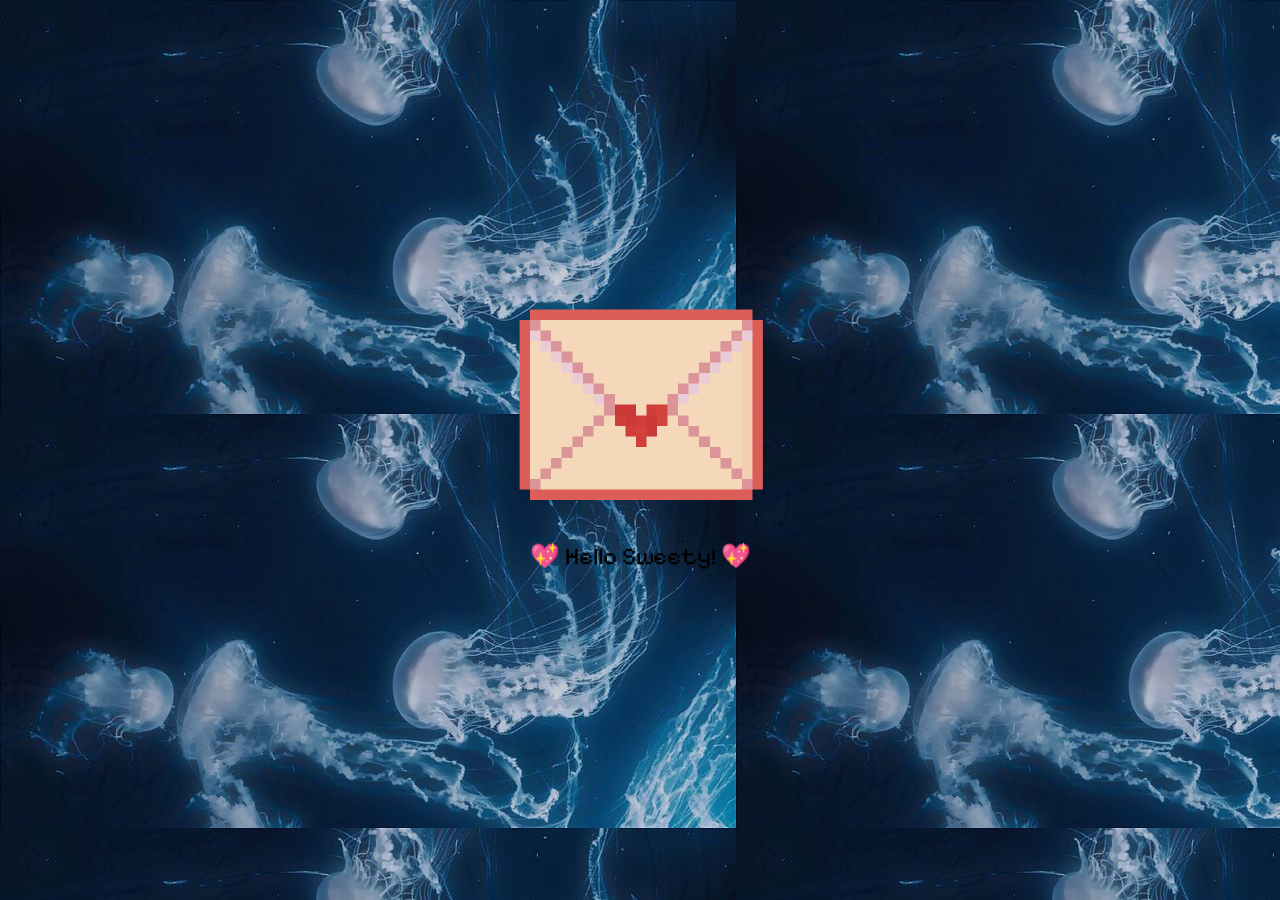
==== index.html @ b2ad397f "Rename main.html to index.html" ====
<!doctype html>
<html>
  <head>
    <title>Some pictures</title>
    <link rel="stylesheet" href="letter.css" />
    <script src="https://cdn.jsdelivr.net/npm/gsap@3/dist/gsap.min.js"></script>
    <script defer src="letter.js"></script>
  </head>
  <body>
    <div id="envelope">
      <img
        onclick="openEnvelope()"
        class="envelope-img"
        src="assets/envelope.png"
        alt=""
      />
      <p class="envelope-text">💖 Hello Sweety! 💖</p>
    </div>

    <div hidden id="letter">
      <div class="letter-container">
        <p id="easter-egg" class="easter-egg">
          made with love (and no girlfriend) by Xyros_y
        </p>

        <img class="letter-window" src="assets/letter/heart-3.png" alt="" />

        <p class="letter-title">Will you be my valentine?</p>

        <img
          onclick="updateEasterEgg()"
          class="letter-cat-heart"
          src="assets/letter/cat_heart.gif"
          alt=""
        />
      </div>

      <div class="choice-buttons">
        <img
          class="choice-btn yes-btn"
          src="assets/buttons/yes.png"
          alt=""
          onclick="onYes()"
        />
        <img
          class="choice-btn no-btn"
          src="assets/buttons/no.png"
          alt=""
          onclick="onNo()"
        />
      </div>
    </div>
  </body>
</html>
---- letter.css ----
body {
  font-family: "Pixelify Sans";
  display: flex;

  justify-content: center;
  align-items: center;
  text-align: center;

  height: 100vh;
  margin: 0;

  font-size: 24px;

  background-image: url("assets/heart-bg.jpg");
}

.envelope-img {
  animation: pulse 1.5s infinite;
  cursor: pointer;

  width: 250px;
}

.envelope-text {
  margin-top: 30px;
}

.letter-container {
  display: inline-block;
  position: relative;
}

.letter-window {
  width: 450px;
}

.letter-title {
  position: absolute;
  width: 450px;

  left: 52.5%;
  top: 32%;

  transform: translate(-50%, -50%);
}

.letter-cat-heart {
  will-change: transform, opacity;
  transform-origin: center;
  position: absolute;
  width: 150px;

  left: 52.5%;
  top: 60%;

  image-rendering: pixelated;
  cursor: pointer;

  transform: translate(-50%, -50%);
}

.choice-buttons {
  will-change: transform;
  position: absolute;
  display: flex;

  left: 50%;
  top: 80%;

  gap: 24px;

  transform: translateX(-50%);
}

.choice-btn {
  image-rendering: pixelated;
  position: relative;
  cursor: pointer;

  width: 60px;

  transition: transform 0.15s ease;
}

.easter-egg {
  pointer-events: none;
  position: absolute;

  color: #ff4d6d;

  top: -17.5%;
  left: 50%;

  font-size: 14px;
  opacity: 0;

  transform: translateX(-50%);
}

@keyframes pulse {
  0% {
    transform: scale(1);
  }

  50% {
    transform: scale(1.1);
  }

  100% {
    transform: scale(1);
  }
}

@font-face {
  font-family: "Pixelify Sans";
  src: url("assets/font/PixelifySans.ttf");
}
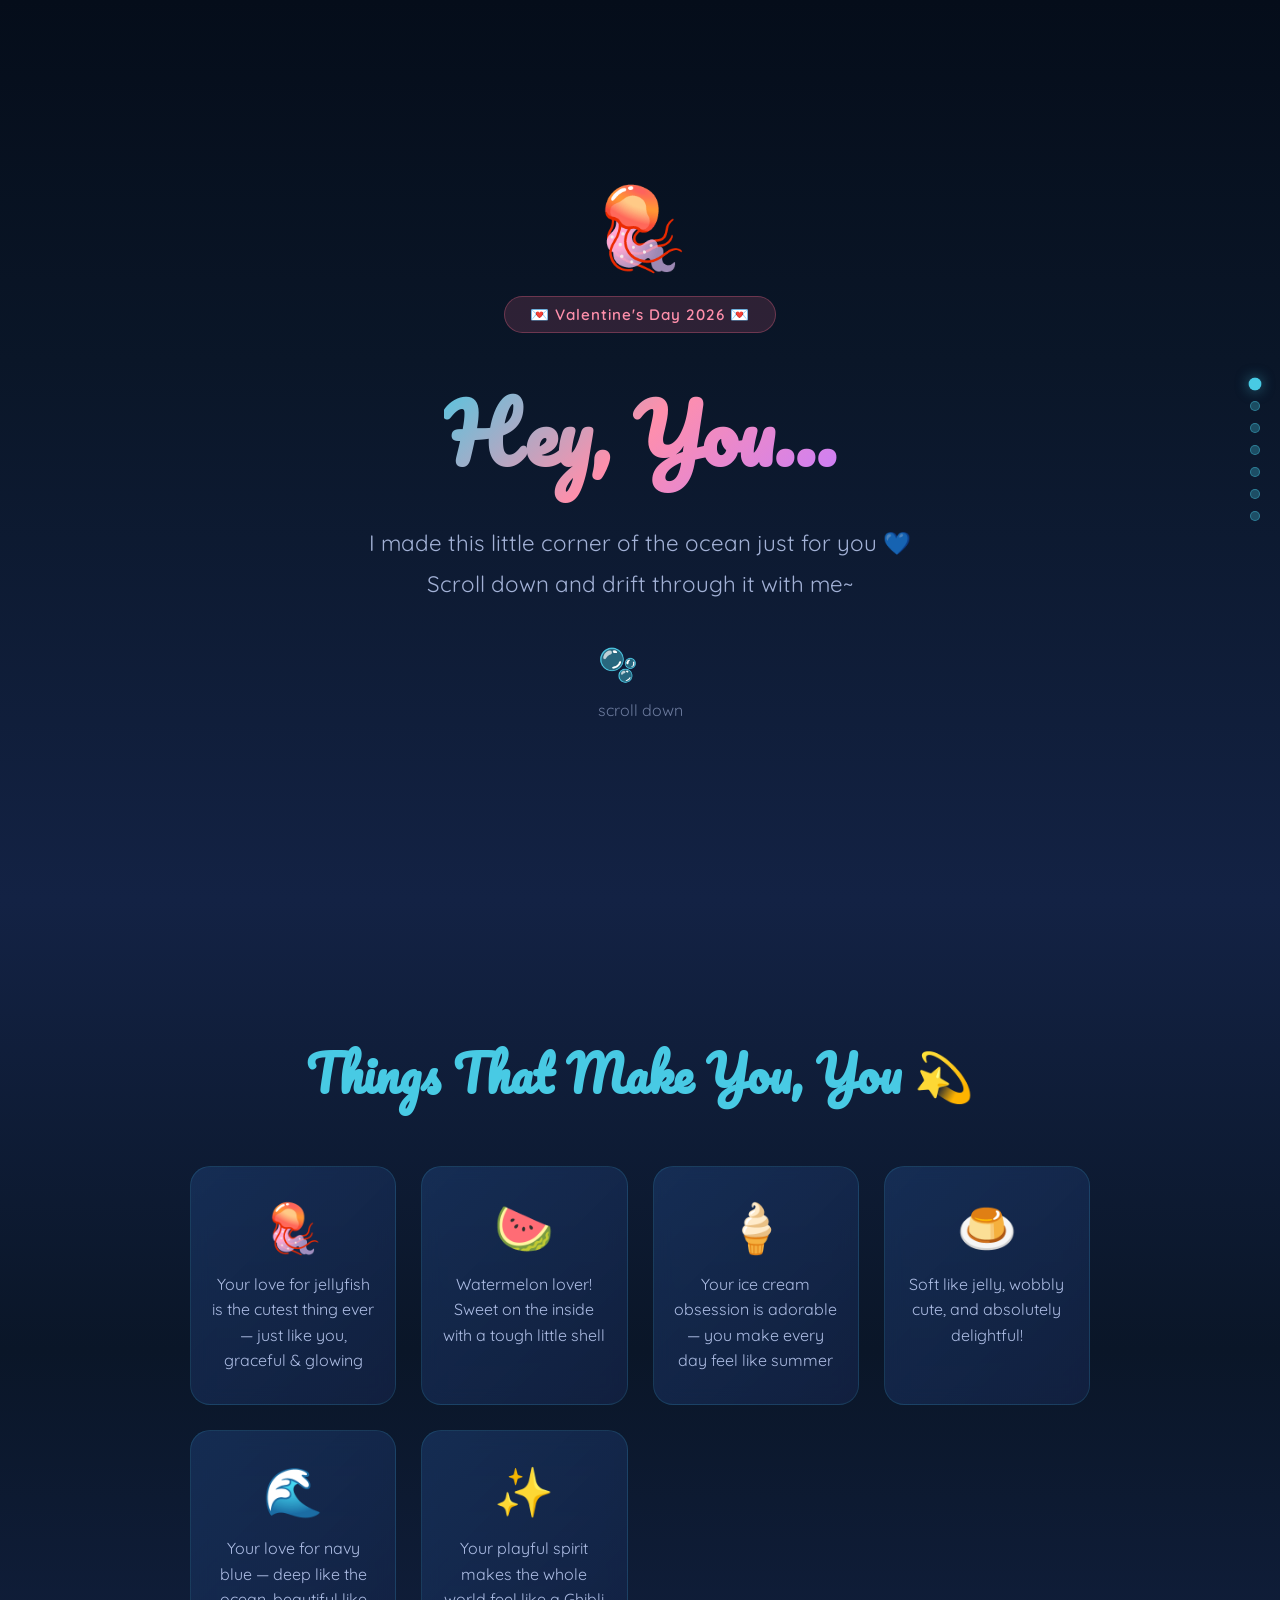
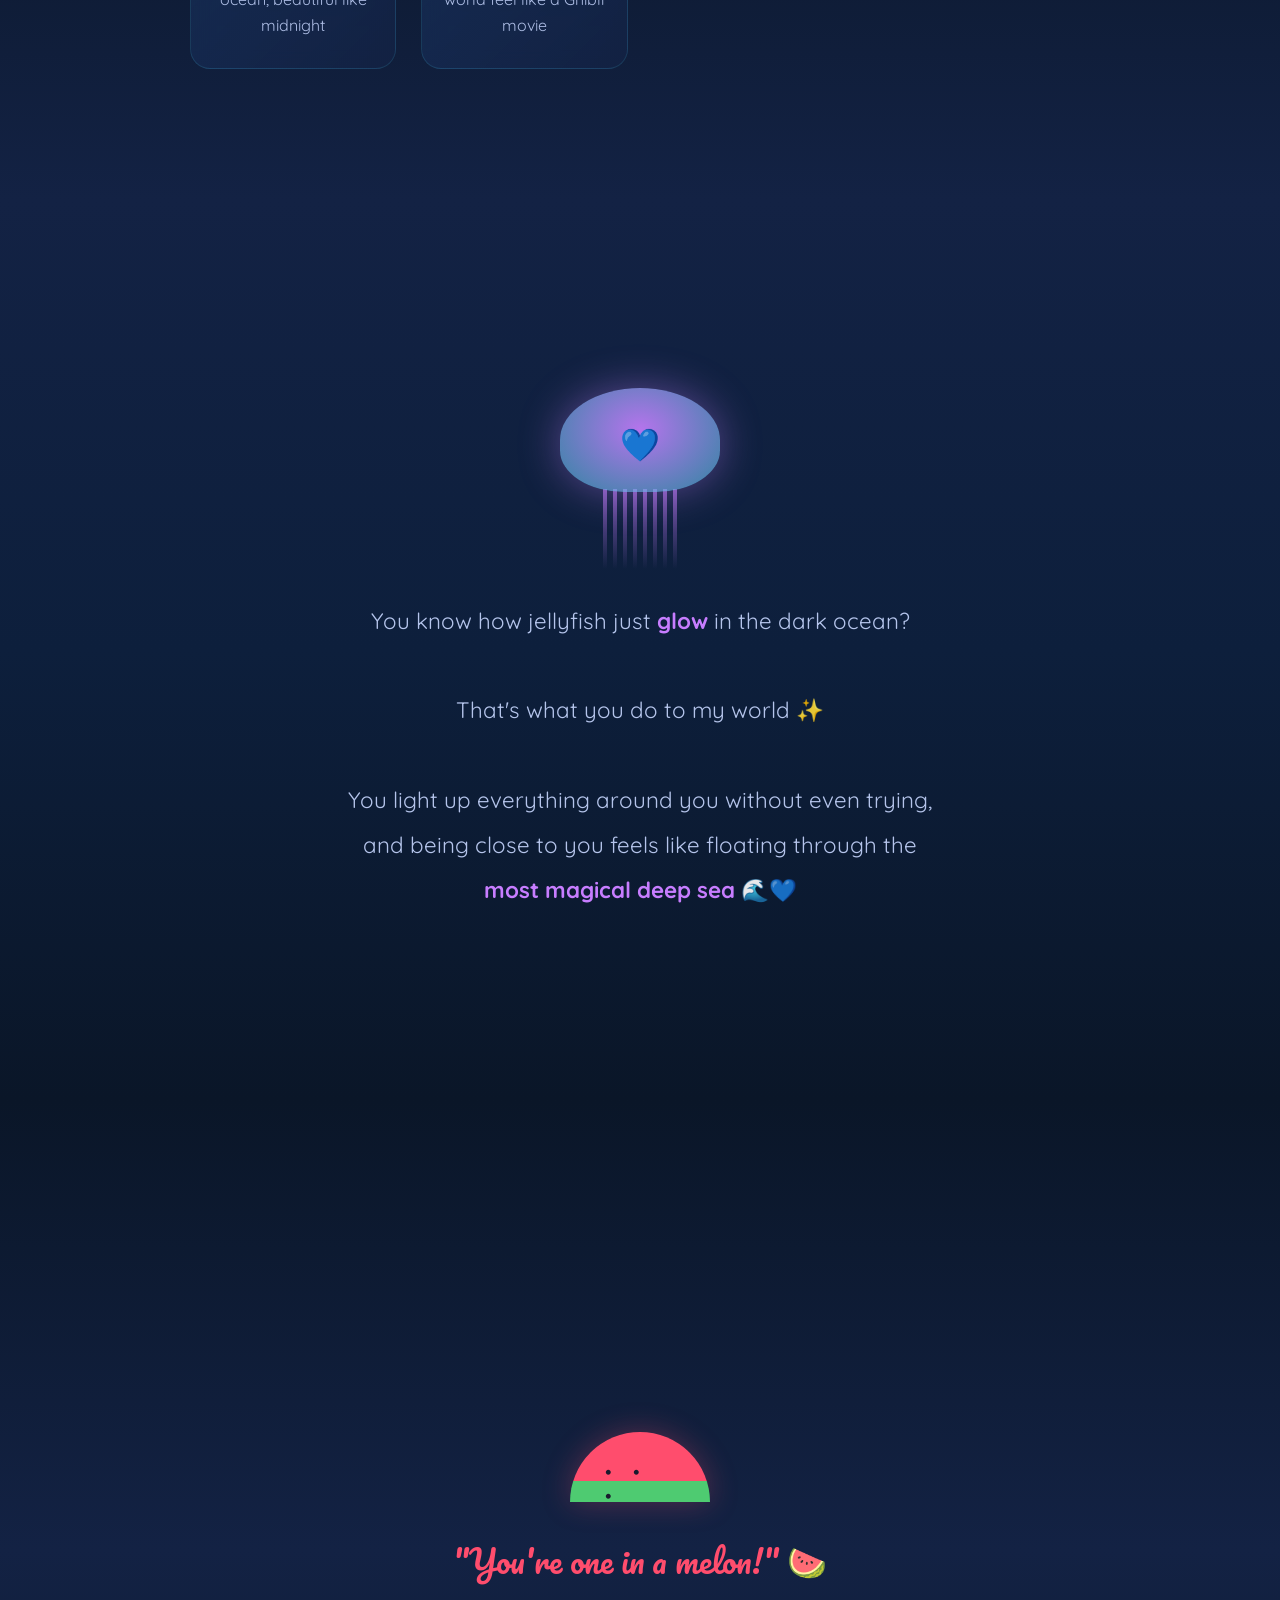
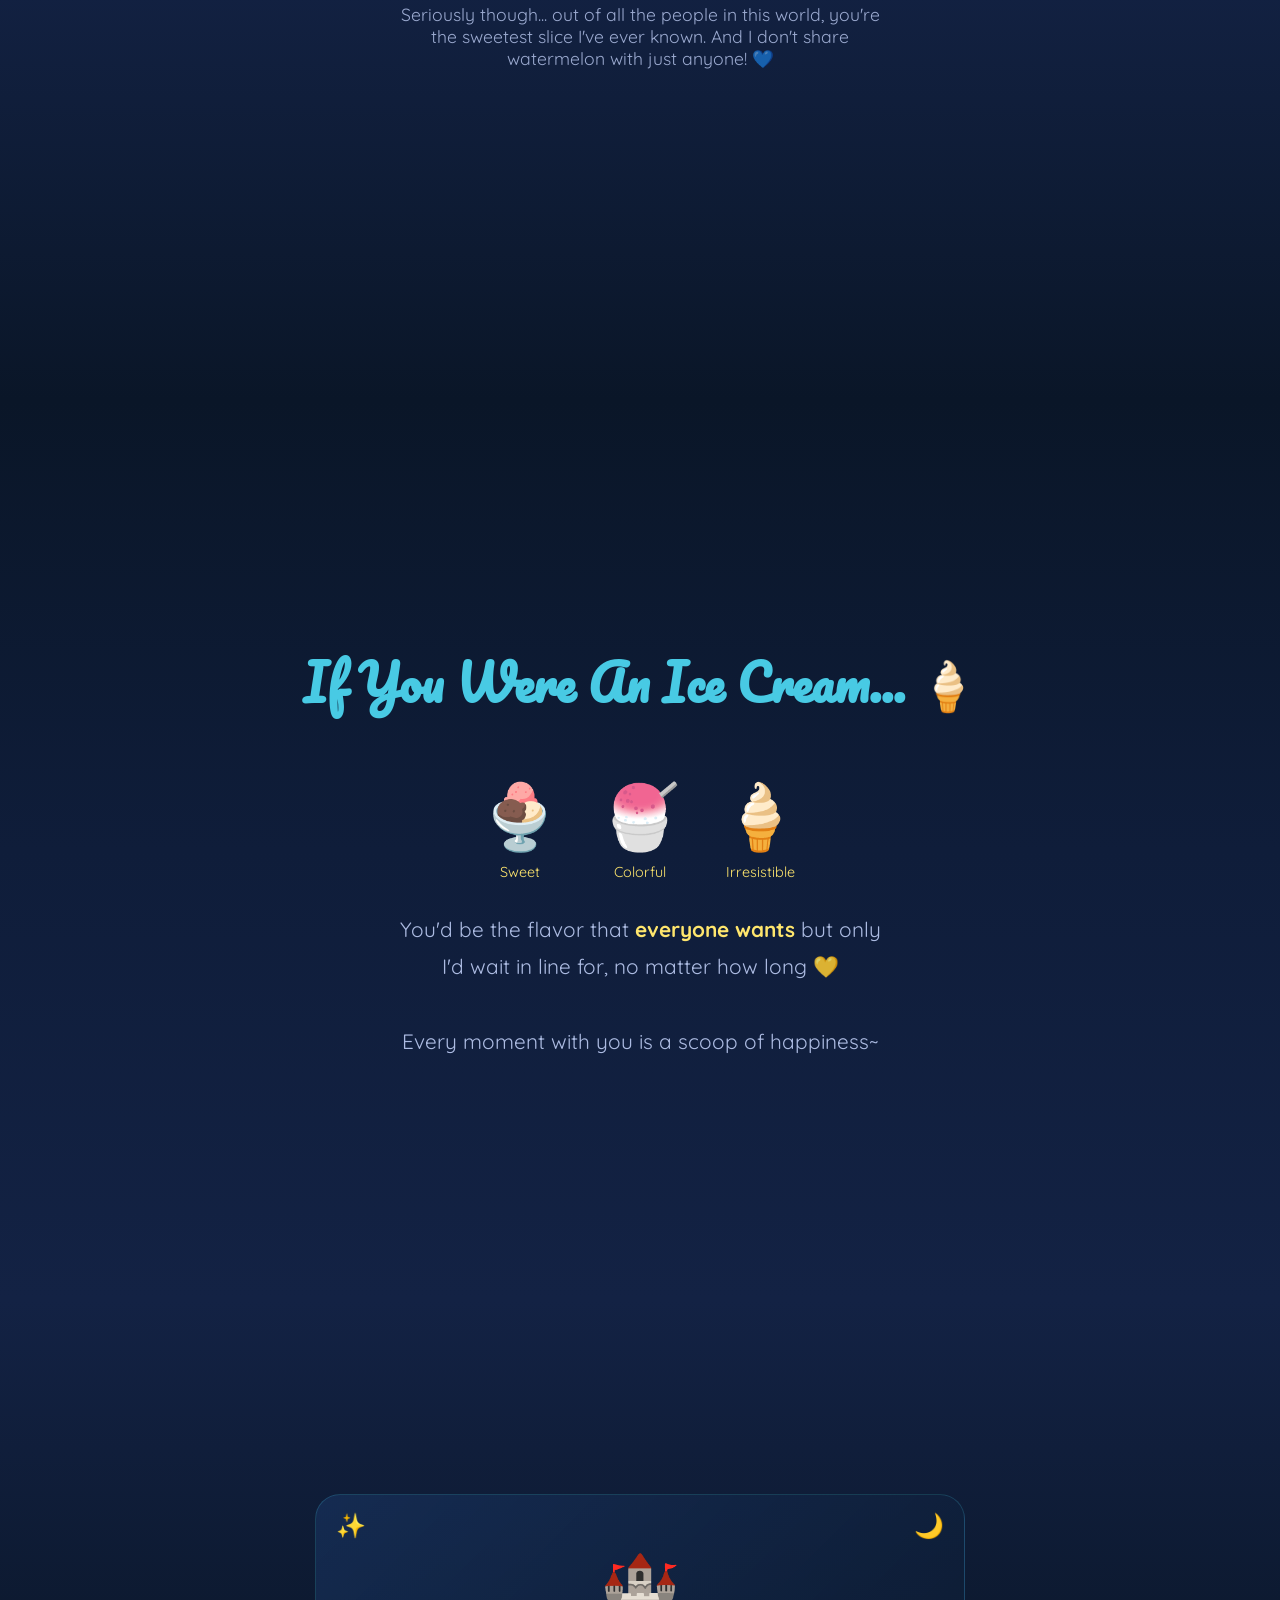
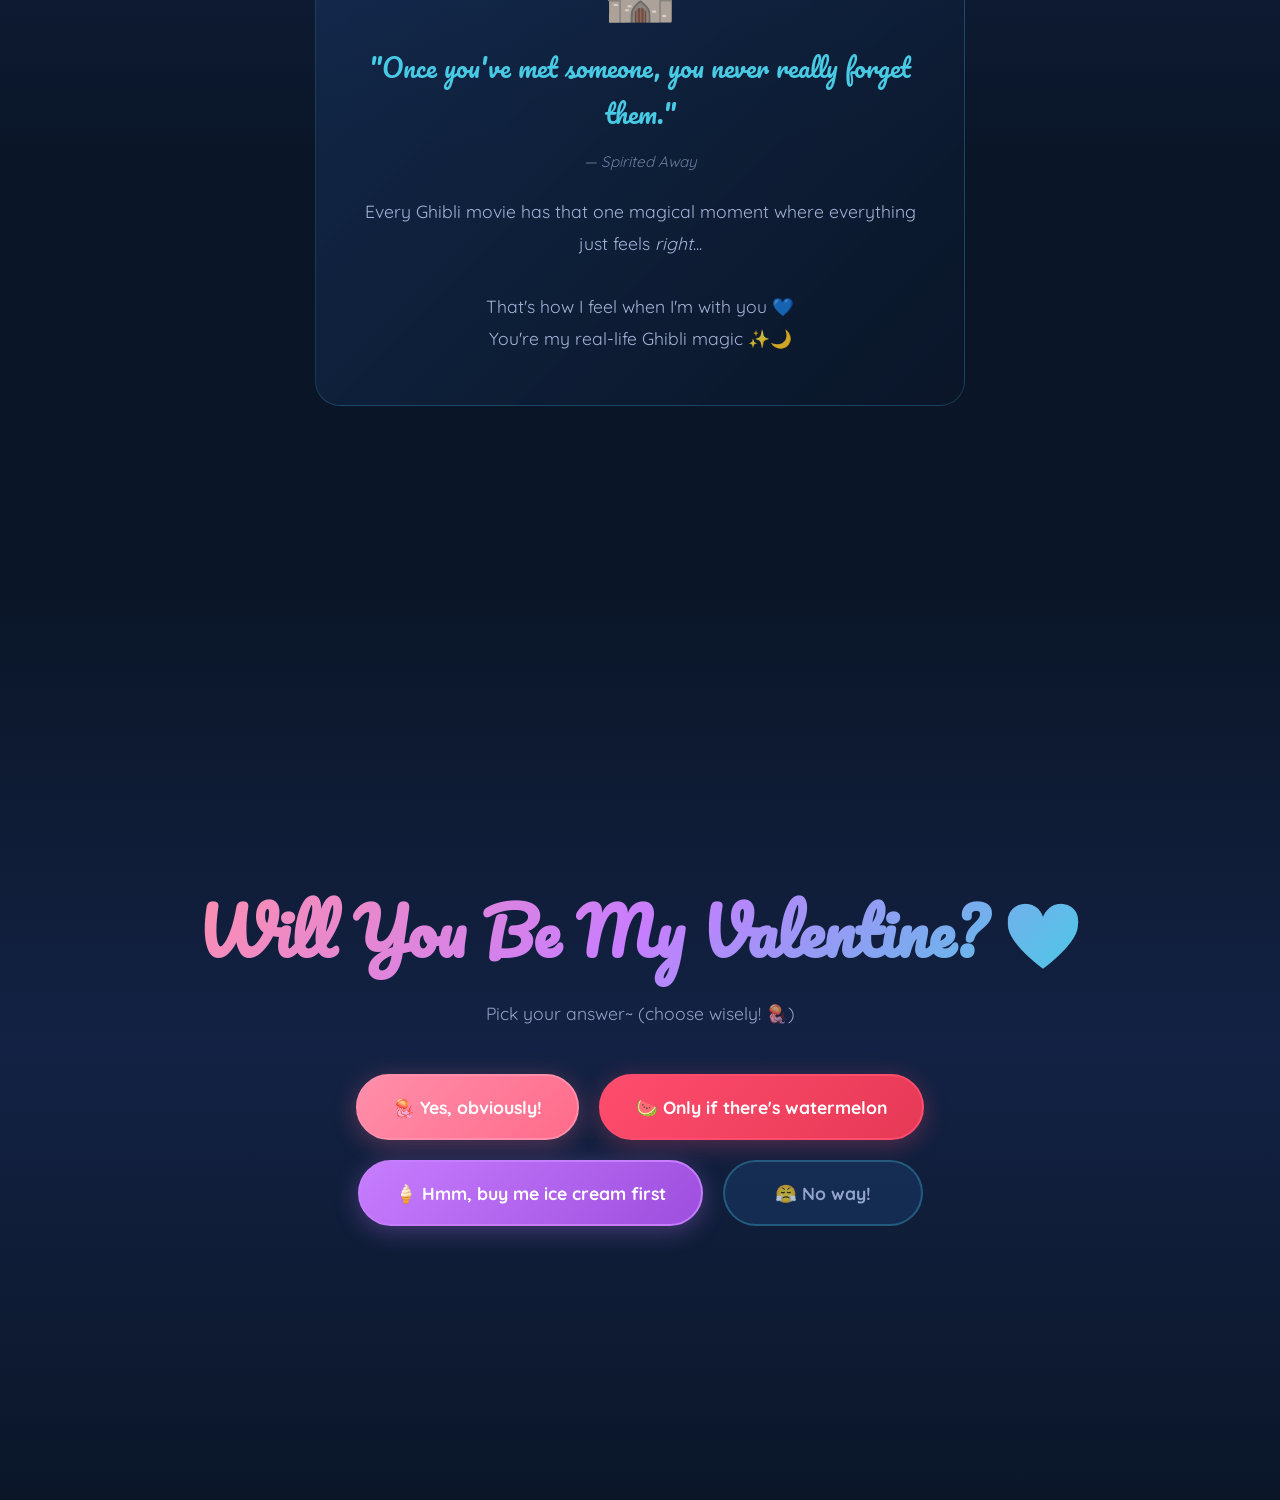
==== commit c128c724: "Add files via upload" ====
--- a/index.html
+++ b/index.html
@@ -1,54 +1,1127 @@
-<!doctype html>
-<html>
-  <head>
-    <title>Some pictures</title>
-    <link rel="stylesheet" href="letter.css" />
-    <script src="https://cdn.jsdelivr.net/npm/gsap@3/dist/gsap.min.js"></script>
-    <script defer src="letter.js"></script>
-  </head>
-  <body>
-    <div id="envelope">
-      <img
-        onclick="openEnvelope()"
-        class="envelope-img"
-        src="assets/envelope.png"
-        alt=""
-      />
-      <p class="envelope-text">💖 Hello Sweety! 💖</p>
+<!DOCTYPE html>
+<html lang="en">
+<head>
+    <meta charset="UTF-8">
+    <meta name="viewport" content="width=device-width, initial-scale=1.0">
+    <title>💙 A Special Question For You 💙</title>
+    <link href="https://fonts.googleapis.com/css2?family=Quicksand:wght@400;600;700&family=Pacifico&display=swap" rel="stylesheet">
+    <style>
+        * { margin: 0; padding: 0; box-sizing: border-box; }
+
+        :root {
+            --navy: #0a1628;
+            --navy-mid: #132244;
+            --navy-light: #1b3a6b;
+            --accent-pink: #ff8fab;
+            --accent-coral: #ff6b8a;
+            --watermelon-green: #4ecb71;
+            --watermelon-red: #ff4d6d;
+            --jelly-purple: #c77dff;
+            --ice-cream-yellow: #ffe66d;
+            --glow-blue: #48cae4;
+        }
+
+        html { scroll-behavior: smooth; }
+
+        body {
+            font-family: 'Quicksand', sans-serif;
+            background: var(--navy);
+            color: #e0e8ff;
+            overflow-x: hidden;
+            cursor: url("data:image/svg+xml;utf8,<svg xmlns='http://www.w3.org/2000/svg' width='24' height='24' viewBox='0 0 24 24'><text y='20' font-size='20'>💙</text></svg>"), auto;
+        }
+
+        /* ===== STARS BACKGROUND ===== */
+        .stars {
+            position: fixed;
+            top: 0; left: 0;
+            width: 100%; height: 100%;
+            pointer-events: none;
+            z-index: 0;
+        }
+        .star {
+            position: absolute;
+            background: white;
+            border-radius: 50%;
+            animation: twinkle var(--dur) ease-in-out infinite alternate;
+        }
+        @keyframes twinkle {
+            0% { opacity: 0.2; transform: scale(0.8); }
+            100% { opacity: 1; transform: scale(1.2); }
+        }
+
+        /* ===== BUBBLES ===== */
+        .bubbles-container {
+            position: fixed;
+            width: 100%; height: 100%;
+            top: 0; left: 0;
+            pointer-events: none;
+            z-index: 1;
+        }
+        .bubble {
+            position: absolute;
+            bottom: -80px;
+            border-radius: 50%;
+            background: radial-gradient(circle at 30% 30%, rgba(72,202,228,0.3), rgba(72,202,228,0.05));
+            border: 1px solid rgba(72,202,228,0.2);
+            animation: riseBubble var(--dur) linear infinite;
+            animation-delay: var(--delay);
+        }
+        @keyframes riseBubble {
+            0% { transform: translateY(0) translateX(0) scale(1); opacity: 0.7; }
+            50% { transform: translateY(-50vh) translateX(30px) scale(1.1); opacity: 0.5; }
+            100% { transform: translateY(-110vh) translateX(-20px) scale(0.8); opacity: 0; }
+        }
+
+        /* ===== JELLYFISH ===== */
+        .jellyfish-container {
+            position: fixed;
+            width: 100%; height: 100%;
+            top: 0; left: 0;
+            pointer-events: none;
+            z-index: 2;
+        }
+        .jellyfish {
+            position: absolute;
+            animation: floatJelly var(--dur) ease-in-out infinite;
+            animation-delay: var(--delay);
+            filter: drop-shadow(0 0 15px rgba(199,125,255,0.4));
+        }
+        .jellyfish .head {
+            width: var(--size);
+            height: calc(var(--size) * 0.65);
+            background: radial-gradient(ellipse at 50% 40%, var(--jcolor2), var(--jcolor1));
+            border-radius: 50% 50% 40% 40%;
+            position: relative;
+            opacity: 0.7;
+        }
+        .jellyfish .head::after {
+            content: '';
+            position: absolute;
+            top: 20%; left: 25%;
+            width: 50%; height: 30%;
+            background: radial-gradient(ellipse, rgba(255,255,255,0.4), transparent);
+            border-radius: 50%;
+        }
+        .jellyfish .tentacles {
+            display: flex;
+            justify-content: center;
+            gap: 3px;
+            margin-top: -5px;
+        }
+        .jellyfish .tentacle {
+            width: 3px;
+            height: calc(var(--size) * 0.8);
+            background: linear-gradient(to bottom, var(--jcolor1), transparent);
+            border-radius: 0 0 2px 2px;
+            animation: wiggleTentacle 2s ease-in-out infinite;
+            animation-delay: calc(var(--t) * 0.15s);
+            opacity: 0.6;
+        }
+        @keyframes wiggleTentacle {
+            0%, 100% { transform: translateX(0) scaleY(1); }
+            25% { transform: translateX(4px) scaleY(1.05); }
+            75% { transform: translateX(-4px) scaleY(0.95); }
+        }
+        @keyframes floatJelly {
+            0%, 100% { transform: translateY(0) translateX(0) rotate(0deg); }
+            25% { transform: translateY(-30px) translateX(15px) rotate(3deg); }
+            50% { transform: translateY(-10px) translateX(-10px) rotate(-2deg); }
+            75% { transform: translateY(-40px) translateX(5px) rotate(2deg); }
+        }
+
+        /* ===== SECTIONS ===== */
+        section {
+            min-height: 100vh;
+            display: flex;
+            flex-direction: column;
+            align-items: center;
+            justify-content: center;
+            position: relative;
+            z-index: 10;
+            padding: 40px 20px;
+        }
+
+        /* ===== HERO SECTION ===== */
+        #hero {
+            background: linear-gradient(180deg, #050d1a 0%, var(--navy) 40%, var(--navy-mid) 100%);
+        }
+        .hero-title {
+            font-family: 'Pacifico', cursive;
+            font-size: clamp(2.5rem, 7vw, 5rem);
+            background: linear-gradient(135deg, var(--glow-blue), var(--accent-pink), var(--jelly-purple));
+            -webkit-background-clip: text;
+            -webkit-text-fill-color: transparent;
+            background-clip: text;
+            text-align: center;
+            animation: shimmer 3s ease-in-out infinite;
+            margin-bottom: 20px;
+        }
+        @keyframes shimmer {
+            0%, 100% { filter: brightness(1); }
+            50% { filter: brightness(1.3); }
+        }
+        .hero-sub {
+            font-size: clamp(1rem, 3vw, 1.4rem);
+            color: rgba(200, 215, 255, 0.8);
+            text-align: center;
+            max-width: 600px;
+            line-height: 1.8;
+            margin-bottom: 40px;
+        }
+        .scroll-indicator {
+            animation: bounce 2s ease-in-out infinite;
+            font-size: 2rem;
+            cursor: pointer;
+            z-index: 10;
+            position: relative;
+        }
+        @keyframes bounce {
+            0%, 100% { transform: translateY(0); }
+            50% { transform: translateY(15px); }
+        }
+
+        /* ===== ENVELOPE INTRO ===== */
+        .envelope-icon {
+            font-size: 5rem;
+            animation: pulse 2s ease-in-out infinite;
+            margin-bottom: 20px;
+        }
+        @keyframes pulse {
+            0%, 100% { transform: scale(1); }
+            50% { transform: scale(1.15); }
+        }
+
+        /* ===== THINGS I LOVE ABOUT YOU ===== */
+        #love-section {
+            background: linear-gradient(180deg, var(--navy-mid) 0%, var(--navy) 50%, var(--navy-mid) 100%);
+        }
+        .section-title {
+            font-family: 'Pacifico', cursive;
+            font-size: clamp(1.8rem, 5vw, 3rem);
+            color: var(--glow-blue);
+            text-align: center;
+            margin-bottom: 50px;
+        }
+        .cards-grid {
+            display: grid;
+            grid-template-columns: repeat(auto-fit, minmax(200px, 1fr));
+            gap: 25px;
+            max-width: 900px;
+            width: 100%;
+        }
+        .love-card {
+            background: linear-gradient(135deg, rgba(27, 58, 107, 0.6), rgba(19, 34, 68, 0.8));
+            border: 1px solid rgba(72, 202, 228, 0.15);
+            border-radius: 20px;
+            padding: 30px 20px;
+            text-align: center;
+            transition: all 0.4s ease;
+            backdrop-filter: blur(10px);
+            cursor: default;
+        }
+        .love-card:hover {
+            transform: translateY(-10px) scale(1.03);
+            border-color: rgba(72, 202, 228, 0.5);
+            box-shadow: 0 15px 40px rgba(72, 202, 228, 0.15);
+        }
+        .love-card .emoji {
+            font-size: 3rem;
+            margin-bottom: 15px;
+            display: block;
+        }
+        .love-card .card-text {
+            font-size: 1rem;
+            line-height: 1.6;
+            color: rgba(200, 215, 255, 0.85);
+        }
+
+        /* ===== JELLYFISH MESSAGE ===== */
+        #jellyfish-section {
+            background: linear-gradient(180deg, var(--navy-mid), #0d1f3c, var(--navy));
+        }
+        .big-jellyfish {
+            width: 160px;
+            margin: 0 auto 30px;
+            animation: floatGentle 4s ease-in-out infinite;
+        }
+        .big-jellyfish .head {
+            width: 160px;
+            height: 104px;
+            background: radial-gradient(ellipse at 50% 40%, rgba(199,125,255,0.9), rgba(72,202,228,0.6));
+            border-radius: 50% 50% 40% 40%;
+            position: relative;
+            box-shadow: 0 0 40px rgba(199,125,255,0.4);
+        }
+        .big-jellyfish .head::after {
+            content: '💙';
+            position: absolute;
+            top: 35%;
+            left: 50%;
+            transform: translateX(-50%);
+            font-size: 2rem;
+        }
+        .big-jellyfish .tentacles {
+            display: flex;
+            justify-content: center;
+            gap: 6px;
+            margin-top: -3px;
+        }
+        .big-jellyfish .tentacle {
+            width: 4px;
+            height: 80px;
+            background: linear-gradient(to bottom, rgba(199,125,255,0.6), transparent);
+            border-radius: 0 0 3px 3px;
+            animation: wiggleTentacle 2.5s ease-in-out infinite;
+        }
+        .big-jellyfish .tentacle:nth-child(odd) { animation-delay: 0.3s; }
+        @keyframes floatGentle {
+            0%, 100% { transform: translateY(0); }
+            50% { transform: translateY(-20px); }
+        }
+        .jelly-message {
+            font-size: clamp(1.1rem, 3vw, 1.4rem);
+            text-align: center;
+            max-width: 600px;
+            line-height: 2;
+            color: rgba(200, 215, 255, 0.9);
+        }
+        .jelly-message .highlight {
+            color: var(--jelly-purple);
+            font-weight: 700;
+        }
+
+        /* ===== WATERMELON SECTION ===== */
+        #watermelon-section {
+            background: linear-gradient(180deg, var(--navy), var(--navy-mid), var(--navy));
+        }
+        .watermelon-slice {
+            width: 140px;
+            height: 70px;
+            background: linear-gradient(to bottom, var(--watermelon-red) 70%, var(--watermelon-green) 70%);
+            border-radius: 140px 140px 0 0;
+            position: relative;
+            margin: 0 auto 30px;
+            animation: wobble 3s ease-in-out infinite;
+            box-shadow: 0 0 30px rgba(255,77,109,0.3);
+        }
+        .watermelon-slice::before {
+            content: '• • •';
+            position: absolute;
+            top: 40%;
+            left: 50%;
+            transform: translateX(-50%);
+            color: #1a1a2e;
+            font-size: 1.2rem;
+            letter-spacing: 8px;
+        }
+        @keyframes wobble {
+            0%, 100% { transform: rotate(-3deg); }
+            50% { transform: rotate(3deg); }
+        }
+        .sweet-text {
+            font-family: 'Pacifico', cursive;
+            font-size: clamp(1.3rem, 4vw, 2rem);
+            color: var(--watermelon-red);
+            text-align: center;
+            margin-bottom: 15px;
+        }
+        .sweet-sub {
+            text-align: center;
+            font-size: 1.1rem;
+            color: rgba(200,215,255,0.75);
+            max-width: 500px;
+        }
+
+        /* ===== ICE CREAM SECTION ===== */
+        #icecream-section {
+            background: linear-gradient(180deg, var(--navy), #0f1d3a, var(--navy-mid));
+        }
+        .icecream-container {
+            display: flex;
+            gap: 40px;
+            flex-wrap: wrap;
+            justify-content: center;
+            margin-bottom: 30px;
+        }
+        .icecream {
+            text-align: center;
+            animation: floatGentle 3s ease-in-out infinite;
+            cursor: pointer;
+            transition: transform 0.3s;
+        }
+        .icecream:nth-child(2) { animation-delay: 0.5s; }
+        .icecream:nth-child(3) { animation-delay: 1s; }
+        .icecream:hover { transform: scale(1.2) !important; }
+        .icecream .icon { font-size: 4rem; }
+        .icecream .flavor {
+            font-size: 0.9rem;
+            color: var(--ice-cream-yellow);
+            margin-top: 8px;
+        }
+        .icecream-text {
+            text-align: center;
+            font-size: clamp(1.1rem, 3vw, 1.3rem);
+            max-width: 500px;
+            line-height: 1.8;
+            color: rgba(200,215,255,0.85);
+        }
+        .icecream-text .yellow { color: var(--ice-cream-yellow); font-weight: 700; }
+
+        /* ===== GHIBLI QUOTE SECTION ===== */
+        #ghibli-section {
+            background: linear-gradient(180deg, var(--navy-mid), var(--navy), #0a1628);
+        }
+        .ghibli-card {
+            background: linear-gradient(135deg, rgba(27,58,107,0.5), rgba(10,22,40,0.8));
+            border: 1px solid rgba(72,202,228,0.2);
+            border-radius: 25px;
+            padding: 50px 40px;
+            max-width: 650px;
+            text-align: center;
+            position: relative;
+            overflow: hidden;
+        }
+        .ghibli-card::before {
+            content: '✨';
+            position: absolute;
+            top: 15px; left: 20px;
+            font-size: 1.5rem;
+            animation: twinkle 2s ease-in-out infinite;
+        }
+        .ghibli-card::after {
+            content: '🌙';
+            position: absolute;
+            top: 15px; right: 20px;
+            font-size: 1.5rem;
+        }
+        .ghibli-emoji { font-size: 4rem; margin-bottom: 20px; }
+        .ghibli-quote {
+            font-family: 'Pacifico', cursive;
+            font-size: clamp(1.2rem, 3vw, 1.6rem);
+            color: var(--glow-blue);
+            line-height: 1.8;
+            margin-bottom: 15px;
+        }
+        .ghibli-source {
+            font-size: 0.95rem;
+            color: rgba(200,215,255,0.5);
+            font-style: italic;
+        }
+        .ghibli-personal {
+            margin-top: 25px;
+            font-size: 1.1rem;
+            color: rgba(200,215,255,0.8);
+            line-height: 1.8;
+        }
+
+        /* ===== THE QUESTION ===== */
+        #question-section {
+            background: linear-gradient(180deg, #0a1628, var(--navy-mid), var(--navy));
+            min-height: 100vh;
+        }
+        .question-title {
+            font-family: 'Pacifico', cursive;
+            font-size: clamp(2rem, 6vw, 4rem);
+            background: linear-gradient(135deg, var(--accent-pink), var(--jelly-purple), var(--glow-blue));
+            -webkit-background-clip: text;
+            -webkit-text-fill-color: transparent;
+            background-clip: text;
+            text-align: center;
+            margin-bottom: 15px;
+        }
+        .question-sub {
+            font-size: 1.1rem;
+            color: rgba(200,215,255,0.7);
+            text-align: center;
+            margin-bottom: 50px;
+        }
+        .options-container {
+            display: flex;
+            flex-wrap: wrap;
+            gap: 20px;
+            justify-content: center;
+            max-width: 800px;
+        }
+        .option-btn {
+            padding: 20px 35px;
+            border-radius: 50px;
+            border: 2px solid;
+            font-family: 'Quicksand', sans-serif;
+            font-size: 1.1rem;
+            font-weight: 700;
+            cursor: pointer;
+            transition: all 0.3s ease;
+            position: relative;
+            overflow: hidden;
+            min-width: 200px;
+        }
+        .option-yes {
+            background: linear-gradient(135deg, var(--accent-pink), var(--accent-coral));
+            border-color: var(--accent-pink);
+            color: white;
+            box-shadow: 0 5px 25px rgba(255,107,138,0.3);
+        }
+        .option-yes:hover {
+            transform: scale(1.1);
+            box-shadow: 0 10px 40px rgba(255,107,138,0.5);
+        }
+        .option-maybe {
+            background: linear-gradient(135deg, var(--jelly-purple), #9d4edd);
+            border-color: var(--jelly-purple);
+            color: white;
+            box-shadow: 0 5px 25px rgba(199,125,255,0.3);
+        }
+        .option-maybe:hover {
+            transform: scale(1.05);
+            box-shadow: 0 10px 40px rgba(199,125,255,0.5);
+        }
+        .option-watermelon {
+            background: linear-gradient(135deg, var(--watermelon-red), #e63956);
+            border-color: var(--watermelon-red);
+            color: white;
+            box-shadow: 0 5px 25px rgba(255,77,109,0.3);
+        }
+        .option-watermelon:hover {
+            transform: scale(1.08);
+            box-shadow: 0 10px 40px rgba(255,77,109,0.5);
+        }
+        .option-no {
+            background: rgba(27,58,107,0.5);
+            border-color: rgba(72,202,228,0.3);
+            color: rgba(200,215,255,0.7);
+            transition: all 0.1s;
+            user-select: none;
+        }
+
+        /* ===== RESPONSE OVERLAY ===== */
+        .response-overlay {
+            display: none;
+            position: fixed;
+            top: 0; left: 0;
+            width: 100%; height: 100%;
+            background: rgba(5,13,26,0.95);
+            z-index: 1000;
+            flex-direction: column;
+            align-items: center;
+            justify-content: center;
+            padding: 30px;
+        }
+        .response-overlay.active {
+            display: flex;
+            animation: fadeIn 0.5s ease;
+        }
+        @keyframes fadeIn {
+            from { opacity: 0; }
+            to { opacity: 1; }
+        }
+        .response-emoji {
+            font-size: 6rem;
+            margin-bottom: 20px;
+            animation: pulse 1.5s ease-in-out infinite;
+        }
+        .response-title {
+            font-family: 'Pacifico', cursive;
+            font-size: clamp(2rem, 5vw, 3.5rem);
+            text-align: center;
+            margin-bottom: 20px;
+        }
+        .response-text {
+            font-size: 1.2rem;
+            text-align: center;
+            max-width: 500px;
+            line-height: 1.8;
+            color: rgba(200,215,255,0.85);
+            margin-bottom: 30px;
+        }
+        .response-close {
+            padding: 12px 30px;
+            border-radius: 30px;
+            background: rgba(72,202,228,0.2);
+            border: 1px solid rgba(72,202,228,0.4);
+            color: var(--glow-blue);
+            font-family: 'Quicksand', sans-serif;
+            font-size: 1rem;
+            cursor: pointer;
+            transition: all 0.3s;
+        }
+        .response-close:hover {
+            background: rgba(72,202,228,0.3);
+            transform: scale(1.05);
+        }
+
+        /* ===== CONFETTI ===== */
+        .confetti-piece {
+            position: fixed;
+            z-index: 1001;
+            pointer-events: none;
+            animation: confettiFall var(--dur) linear forwards;
+        }
+        @keyframes confettiFall {
+            0% { transform: translateY(-10vh) rotate(0deg); opacity: 1; }
+            100% { transform: translateY(110vh) rotate(720deg); opacity: 0; }
+        }
+
+        /* ===== HEARTS RAIN (YES response) ===== */
+        .heart-rain {
+            position: fixed;
+            z-index: 999;
+            pointer-events: none;
+            font-size: 1.5rem;
+            animation: heartFall var(--dur) linear forwards;
+        }
+        @keyframes heartFall {
+            0% { transform: translateY(-5vh) rotate(0deg) scale(1); opacity: 1; }
+            100% { transform: translateY(105vh) rotate(360deg) scale(0.5); opacity: 0; }
+        }
+
+        /* ===== MUSIC TOGGLE ===== */
+        .music-toggle {
+            position: fixed;
+            bottom: 20px;
+            right: 20px;
+            z-index: 100;
+            width: 50px;
+            height: 50px;
+            border-radius: 50%;
+            background: rgba(27,58,107,0.8);
+            border: 1px solid rgba(72,202,228,0.3);
+            display: flex;
+            align-items: center;
+            justify-content: center;
+            cursor: pointer;
+            font-size: 1.3rem;
+            transition: all 0.3s;
+            backdrop-filter: blur(10px);
+        }
+        .music-toggle:hover {
+            transform: scale(1.1);
+            border-color: rgba(72,202,228,0.6);
+        }
+
+        /* ===== NAV DOTS ===== */
+        .nav-dots {
+            position: fixed;
+            right: 20px;
+            top: 50%;
+            transform: translateY(-50%);
+            z-index: 100;
+            display: flex;
+            flex-direction: column;
+            gap: 12px;
+        }
+        .nav-dot {
+            width: 10px;
+            height: 10px;
+            border-radius: 50%;
+            background: rgba(72,202,228,0.3);
+            border: 1px solid rgba(72,202,228,0.4);
+            cursor: pointer;
+            transition: all 0.3s;
+        }
+        .nav-dot.active {
+            background: var(--glow-blue);
+            box-shadow: 0 0 10px rgba(72,202,228,0.5);
+            transform: scale(1.3);
+        }
+        .nav-dot:hover { background: rgba(72,202,228,0.6); }
+
+        /* ===== JELLY BOUNCE LETTERS ===== */
+        .jelly-letter {
+            display: inline-block;
+            animation: jellyBounce 0.6s ease;
+            animation-fill-mode: both;
+        }
+        @keyframes jellyBounce {
+            0% { transform: scale(0) translateY(40px); opacity: 0; }
+            50% { transform: scale(1.3) translateY(-10px); }
+            70% { transform: scale(0.9) translateY(5px); }
+            100% { transform: scale(1) translateY(0); opacity: 1; }
+        }
+
+        /* ===== SCROLL REVEAL ===== */
+        .reveal {
+            opacity: 0;
+            transform: translateY(40px);
+            transition: all 0.8s ease;
+        }
+        .reveal.visible {
+            opacity: 1;
+            transform: translateY(0);
+        }
+
+        /* ===== VALENTINE DATE ===== */
+        .date-badge {
+            display: inline-block;
+            padding: 8px 25px;
+            border-radius: 30px;
+            background: rgba(255,107,138,0.15);
+            border: 1px solid rgba(255,107,138,0.3);
+            color: var(--accent-pink);
+            font-size: 0.95rem;
+            font-weight: 600;
+            margin-bottom: 30px;
+            letter-spacing: 1px;
+        }
+
+        /* ===== RESPONSIVE ===== */
+        @media (max-width: 600px) {
+            .cards-grid { grid-template-columns: 1fr 1fr; gap: 15px; }
+            .love-card { padding: 20px 15px; }
+            .love-card .emoji { font-size: 2.2rem; }
+            .options-container { flex-direction: column; align-items: center; }
+            .option-btn { width: 80%; text-align: center; }
+            .nav-dots { display: none; }
+            .ghibli-card { padding: 30px 25px; }
+            .icecream-container { gap: 25px; }
+        }
+
+        /* ===== FLOATING EMOJIS DECORATION ===== */
+        .float-emoji {
+            position: absolute;
+            font-size: 2rem;
+            opacity: 0.15;
+            animation: floatAround var(--dur) ease-in-out infinite;
+            pointer-events: none;
+        }
+        @keyframes floatAround {
+            0%, 100% { transform: translate(0, 0) rotate(0deg); }
+            33% { transform: translate(20px, -30px) rotate(10deg); }
+            66% { transform: translate(-15px, -15px) rotate(-5deg); }
+        }
+    </style>
+</head>
+<body>
+
+    <!-- Stars -->
+    <div class="stars" id="stars"></div>
+
+    <!-- Bubbles -->
+    <div class="bubbles-container" id="bubbles"></div>
+
+    <!-- Jellyfish Background -->
+    <div class="jellyfish-container" id="jellyfish-bg"></div>
+
+    <!-- Nav Dots -->
+    <div class="nav-dots" id="navDots"></div>
+
+    <!-- ===== SECTION 1: HERO ===== -->
+    <section id="hero">
+        <div class="envelope-icon">🪼</div>
+        <div class="date-badge">💌 Valentine's Day 2026 💌</div>
+        <h1 class="hero-title">Hey, You...</h1>
+        <p class="hero-sub">
+            I made this little corner of the ocean just for you 💙<br>
+            Scroll down and drift through it with me~
+        </p>
+        <div class="scroll-indicator" onclick="document.getElementById('love-section').scrollIntoView({behavior:'smooth'})">
+            🫧<br>
+            <span style="font-size:1rem; color: rgba(200,215,255,0.5);">scroll down</span>
+        </div>
+    </section>
+
+    <!-- ===== SECTION 2: THINGS I LOVE ===== -->
+    <section id="love-section">
+        <h2 class="section-title reveal">Things That Make You, You 💫</h2>
+        <div class="cards-grid">
+            <div class="love-card reveal" style="animation-delay: 0.1s">
+                <span class="emoji">🪼</span>
+                <p class="card-text">Your love for jellyfish is the cutest thing ever — just like you, graceful & glowing</p>
+            </div>
+            <div class="love-card reveal" style="animation-delay: 0.2s">
+                <span class="emoji">🍉</span>
+                <p class="card-text">Watermelon lover! Sweet on the inside with a tough little shell</p>
+            </div>
+            <div class="love-card reveal" style="animation-delay: 0.3s">
+                <span class="emoji">🍦</span>
+                <p class="card-text">Your ice cream obsession is adorable — you make every day feel like summer</p>
+            </div>
+            <div class="love-card reveal" style="animation-delay: 0.4s">
+                <span class="emoji">🍮</span>
+                <p class="card-text">Soft like jelly, wobbly cute, and absolutely delightful!</p>
+            </div>
+            <div class="love-card reveal" style="animation-delay: 0.5s">
+                <span class="emoji">🌊</span>
+                <p class="card-text">Your love for navy blue — deep like the ocean, beautiful like midnight</p>
+            </div>
+            <div class="love-card reveal" style="animation-delay: 0.6s">
+                <span class="emoji">✨</span>
+                <p class="card-text">Your playful spirit makes the whole world feel like a Ghibli movie</p>
+            </div>
+        </div>
+    </section>
+
+    <!-- ===== SECTION 3: JELLYFISH MESSAGE ===== -->
+    <section id="jellyfish-section">
+        <div class="reveal">
+            <div class="big-jellyfish">
+                <div class="head"></div>
+                <div class="tentacles">
+                    <div class="tentacle" style="--t:0"></div>
+                    <div class="tentacle" style="--t:1"></div>
+                    <div class="tentacle" style="--t:2"></div>
+                    <div class="tentacle" style="--t:3"></div>
+                    <div class="tentacle" style="--t:4"></div>
+                    <div class="tentacle" style="--t:5"></div>
+                    <div class="tentacle" style="--t:6"></div>
+                    <div class="tentacle" style="--t:7"></div>
+                </div>
+            </div>
+        </div>
+        <p class="jelly-message reveal">
+            You know how jellyfish just <span class="highlight">glow</span> in the dark ocean?<br><br>
+            That's what you do to my world ✨<br><br>
+            You light up everything around you without even trying,
+            and being close to you feels like floating through the
+            <span class="highlight">most magical deep sea</span> 🌊💙
+        </p>
+    </section>
+
+    <!-- ===== SECTION 4: WATERMELON ===== -->
+    <section id="watermelon-section">
+        <div class="reveal">
+            <div class="watermelon-slice"></div>
+        </div>
+        <p class="sweet-text reveal">"You're one in a melon!" 🍉</p>
+        <p class="sweet-sub reveal">
+            Seriously though... out of all the people in this world,
+            you're the sweetest slice I've ever known.
+            And I don't share watermelon with just anyone! 💙
+        </p>
+    </section>
+
+    <!-- ===== SECTION 5: ICE CREAM ===== -->
+    <section id="icecream-section">
+        <h2 class="section-title reveal">If You Were An Ice Cream... 🍦</h2>
+        <div class="icecream-container reveal">
+            <div class="icecream">
+                <div class="icon">🍨</div>
+                <div class="flavor">Sweet</div>
+            </div>
+            <div class="icecream">
+                <div class="icon">🍧</div>
+                <div class="flavor">Colorful</div>
+            </div>
+            <div class="icecream">
+                <div class="icon">🍦</div>
+                <div class="flavor">Irresistible</div>
+            </div>
+        </div>
+        <p class="icecream-text reveal">
+            You'd be the flavor that <span class="yellow">everyone wants</span> but
+            only I'd wait in line for, no matter how long 💛<br><br>
+            Every moment with you is a scoop of happiness~
+        </p>
+    </section>
+
+    <!-- ===== SECTION 6: GHIBLI ===== -->
+    <section id="ghibli-section">
+        <div class="ghibli-card reveal">
+            <div class="ghibli-emoji">🏰</div>
+            <p class="ghibli-quote">
+                "Once you've met someone, you never really forget them."
+            </p>
+            <p class="ghibli-source">— Spirited Away</p>
+            <p class="ghibli-personal">
+                Every Ghibli movie has that one magical moment
+                where everything just feels <em>right</em>...<br><br>
+                That's how I feel when I'm with you 💙<br>
+                You're my real-life Ghibli magic ✨🌙
+            </p>
+        </div>
+    </section>
+
+    <!-- ===== SECTION 7: THE BIG QUESTION ===== -->
+    <section id="question-section">
+        <div class="reveal">
+            <h2 class="question-title" id="questionTitle">Will You Be My Valentine? 💙</h2>
+            <p class="question-sub">Pick your answer~ (choose wisely! 🪼)</p>
+        </div>
+        <div class="options-container reveal" id="optionsContainer">
+            <button class="option-btn option-yes" onclick="showResponse('yes')">
+                🪼 Yes, obviously!
+            </button>
+            <button class="option-btn option-watermelon" onclick="showResponse('watermelon')">
+                🍉 Only if there's watermelon
+            </button>
+            <button class="option-btn option-maybe" onclick="showResponse('maybe')">
+                🍦 Hmm, buy me ice cream first
+            </button>
+            <button class="option-btn option-no" id="noBtn" onmouseover="runAway()" onclick="runAway()">
+                😤 No way!
+            </button>
+        </div>
+    </section>
+
+    <!-- ===== RESPONSE OVERLAYS ===== -->
+    <div class="response-overlay" id="response-yes">
+        <div class="response-emoji">🪼💙✨</div>
+        <h2 class="response-title" style="background: linear-gradient(135deg, var(--accent-pink), var(--glow-blue)); -webkit-background-clip: text; -webkit-text-fill-color: transparent; background-clip: text;">
+            YAAAY!! 🎉
+        </h2>
+        <p class="response-text">
+            You just made me the happiest jellyfish in the whole ocean!! 🌊💙<br><br>
+            I promise to keep you smiling, share all my watermelon with you,
+            and watch every Ghibli movie together until we fall asleep ✨🍉🍦<br><br>
+            Happy Valentine's Day 2026, my favorite person 💙
+        </p>
+        <button class="response-close" onclick="closeResponse('yes')">🪼 Float back ~</button>
     </div>
 
-    <div hidden id="letter">
-      <div class="letter-container">
-        <p id="easter-egg" class="easter-egg">
-          made with love (and no girlfriend) by Xyros_y
+    <div class="response-overlay" id="response-watermelon">
+        <div class="response-emoji">🍉🍉🍉</div>
+        <h2 class="response-title" style="color: var(--watermelon-red);">
+            DEAL!! 🤝
+        </h2>
+        <p class="response-text">
+            I'll bring the BIGGEST watermelon you've ever seen!! 🍉<br><br>
+            We'll eat watermelon under the stars, watch Howl's Moving Castle,
+            and pretend we're in our own little Ghibli world~<br><br>
+            So... that's a YES right?! 💙✨
         </p>
-
-        <img class="letter-window" src="assets/letter/heart-3.png" alt="" />
-
-        <p class="letter-title">Will you be my valentine?</p>
-
-        <img
-          onclick="updateEasterEgg()"
-          class="letter-cat-heart"
-          src="assets/letter/cat_heart.gif"
-          alt=""
-        />
-      </div>
-
-      <div class="choice-buttons">
-        <img
-          class="choice-btn yes-btn"
-          src="assets/buttons/yes.png"
-          alt=""
-          onclick="onYes()"
-        />
-        <img
-          class="choice-btn no-btn"
-          src="assets/buttons/no.png"
-          alt=""
-          onclick="onNo()"
-        />
-      </div>
+        <button class="response-close" onclick="closeResponse('watermelon')">🍉 Sounds good ~</button>
     </div>
-  </body>
+
+    <div class="response-overlay" id="response-maybe">
+        <div class="response-emoji">🍦🍦🍦</div>
+        <h2 class="response-title" style="color: var(--ice-cream-yellow);">
+            Say Less!! 🏃‍♂️💨
+        </h2>
+        <p class="response-text">
+            I'm already running to get you ALL the ice cream flavors!! 🍦🍨🍧<br><br>
+            Strawberry? Vanilla? That weird blue one? YES TO ALL!<br><br>
+            Now please... be my valentine?? 🥺💙<br>
+            (I'll throw in some jelly too! 🍮)
+        </p>
+        <button class="response-close" onclick="closeResponse('maybe')">🍦 Fine, you got me ~</button>
+    </div>
+
+    <script>
+        // ===== GENERATE STARS =====
+        function createStars() {
+            const container = document.getElementById('stars');
+            for (let i = 0; i < 120; i++) {
+                const star = document.createElement('div');
+                star.className = 'star';
+                const size = Math.random() * 3 + 1;
+                star.style.cssText = `
+                    width: ${size}px; height: ${size}px;
+                    left: ${Math.random() * 100}%; top: ${Math.random() * 100}%;
+                    --dur: ${Math.random() * 3 + 2}s;
+                    animation-delay: ${Math.random() * 3}s;
+                `;
+                container.appendChild(star);
+            }
+        }
+
+        // ===== GENERATE BUBBLES =====
+        function createBubbles() {
+            const container = document.getElementById('bubbles');
+            for (let i = 0; i < 20; i++) {
+                const bubble = document.createElement('div');
+                bubble.className = 'bubble';
+                const size = Math.random() * 30 + 10;
+                bubble.style.cssText = `
+                    width: ${size}px; height: ${size}px;
+                    left: ${Math.random() * 100}%;
+                    --dur: ${Math.random() * 10 + 8}s;
+                    --delay: ${Math.random() * 10}s;
+                `;
+                container.appendChild(bubble);
+            }
+        }
+
+        // ===== GENERATE BACKGROUND JELLYFISH =====
+        function createJellyfish() {
+            const container = document.getElementById('jellyfish-bg');
+            const colors = [
+                ['rgba(199,125,255,0.6)', 'rgba(72,202,228,0.4)'],
+                ['rgba(255,143,171,0.5)', 'rgba(199,125,255,0.4)'],
+                ['rgba(72,202,228,0.5)', 'rgba(78,203,113,0.3)'],
+                ['rgba(255,230,109,0.4)', 'rgba(255,143,171,0.4)'],
+            ];
+            for (let i = 0; i < 6; i++) {
+                const jf = document.createElement('div');
+                jf.className = 'jellyfish';
+                const size = Math.random() * 40 + 30;
+                const [c1, c2] = colors[Math.floor(Math.random() * colors.length)];
+                jf.style.cssText = `
+                    --size: ${size}px; --jcolor1: ${c1}; --jcolor2: ${c2};
+                    left: ${Math.random() * 90 + 5}%;
+                    top: ${Math.random() * 80 + 10}%;
+                    --dur: ${Math.random() * 8 + 6}s;
+                    --delay: ${Math.random() * 5}s;
+                `;
+                let tentaclesHTML = '';
+                const numT = Math.floor(Math.random() * 4) + 5;
+                for (let t = 0; t < numT; t++) {
+                    tentaclesHTML += `<div class="tentacle" style="--t:${t}"></div>`;
+                }
+                jf.innerHTML = `<div class="head"></div><div class="tentacles">${tentaclesHTML}</div>`;
+                container.appendChild(jf);
+            }
+        }
+
+        // ===== NAV DOTS =====
+        function createNavDots() {
+            const sections = document.querySelectorAll('section');
+            const container = document.getElementById('navDots');
+            sections.forEach((sec, i) => {
+                const dot = document.createElement('div');
+                dot.className = 'nav-dot';
+                dot.onclick = () => sec.scrollIntoView({ behavior: 'smooth' });
+                container.appendChild(dot);
+            });
+        }
+
+        // ===== SCROLL REVEAL =====
+        function handleScrollReveal() {
+            const reveals = document.querySelectorAll('.reveal');
+            const dots = document.querySelectorAll('.nav-dot');
+            const sections = document.querySelectorAll('section');
+
+            reveals.forEach(el => {
+                const rect = el.getBoundingClientRect();
+                if (rect.top < window.innerHeight * 0.85) {
+                    el.classList.add('visible');
+                }
+            });
+
+            let activeIndex = 0;
+            sections.forEach((sec, i) => {
+                const rect = sec.getBoundingClientRect();
+                if (rect.top < window.innerHeight * 0.5) activeIndex = i;
+            });
+            dots.forEach((d, i) => d.classList.toggle('active', i === activeIndex));
+        }
+
+        // ===== NO BUTTON RUN AWAY =====
+        let noRunCount = 0;
+        const funnyTexts = [
+            "😤 No way!",
+            "🏃 Can't catch me!",
+            "🙈 Okay okay...",
+            "😵‍💫 Stop chasing!",
+            "🪼 Even jellyfish say yes!",
+            "🍉 Watermelon says yes!",
+            "🍦 Ice cream says yes!",
+            "😭 Pleeeease?",
+            "💙 Just say yes already!",
+            "🥺 Pretty please??"
+        ];
+        function runAway() {
+            const btn = document.getElementById('noBtn');
+            const container = document.getElementById('optionsContainer');
+            const containerRect = container.getBoundingClientRect();
+
+            noRunCount++;
+            btn.textContent = funnyTexts[Math.min(noRunCount, funnyTexts.length - 1)];
+
+            // Make YES button bigger each time
+            const yesBtn = document.querySelector('.option-yes');
+            const newScale = 1 + (noRunCount * 0.08);
+            yesBtn.style.transform = `scale(${Math.min(newScale, 1.6)})`;
+
+            // Random position within viewport
+            const maxX = window.innerWidth - 200;
+            const maxY = window.innerHeight - 60;
+            const randX = Math.random() * maxX;
+            const randY = Math.random() * maxY;
+
+            btn.style.position = 'fixed';
+            btn.style.left = randX + 'px';
+            btn.style.top = randY + 'px';
+            btn.style.zIndex = '999';
+            btn.style.transition = 'all 0.3s ease';
+
+            // After many attempts, shrink and hide
+            if (noRunCount >= 8) {
+                btn.style.transform = `scale(${1 - (noRunCount - 7) * 0.2})`;
+                btn.style.opacity = Math.max(0, 1 - (noRunCount - 7) * 0.3);
+            }
+            if (noRunCount >= 10) {
+                btn.style.display = 'none';
+            }
+        }
+
+        // ===== SHOW RESPONSE =====
+        function showResponse(type) {
+            const overlay = document.getElementById(`response-${type}`);
+            overlay.classList.add('active');
+
+            if (type === 'yes') {
+                createHearts();
+                createConfetti();
+            } else {
+                createConfetti();
+            }
+        }
+
+        function closeResponse(type) {
+            document.getElementById(`response-${type}`).classList.remove('active');
+        }
+
+        // ===== CONFETTI =====
+        function createConfetti() {
+            const emojis = ['💙', '🪼', '🍉', '🍦', '🍮', '✨', '💫', '🌊', '🫧', '💜'];
+            for (let i = 0; i < 60; i++) {
+                const confetti = document.createElement('div');
+                confetti.className = 'confetti-piece';
+                confetti.textContent = emojis[Math.floor(Math.random() * emojis.length)];
+                confetti.style.cssText = `
+                    left: ${Math.random() * 100}%;
+                    top: -5%;
+                    font-size: ${Math.random() * 20 + 14}px;
+                    --dur: ${Math.random() * 3 + 2}s;
+                    animation-delay: ${Math.random() * 2}s;
+                `;
+                document.body.appendChild(confetti);
+                setTimeout(() => confetti.remove(), 5000);
+            }
+        }
+
+        // ===== HEARTS RAIN =====
+        function createHearts() {
+            const hearts = ['💙', '💜', '🩵', '💗', '🤍'];
+            for (let i = 0; i < 40; i++) {
+                const heart = document.createElement('div');
+                heart.className = 'heart-rain';
+                heart.textContent = hearts[Math.floor(Math.random() * hearts.length)];
+                heart.style.cssText = `
+                    left: ${Math.random() * 100}%;
+                    --dur: ${Math.random() * 4 + 3}s;
+                    animation-delay: ${Math.random() * 3}s;
+                    font-size: ${Math.random() * 20 + 16}px;
+                `;
+                document.body.appendChild(heart);
+                setTimeout(() => heart.remove(), 7000);
+            }
+        }
+
+        // ===== INIT =====
+        createStars();
+        createBubbles();
+        createJellyfish();
+        createNavDots();
+        window.addEventListener('scroll', handleScrollReveal);
+        handleScrollReveal();
+
+        // ===== PARALLAX JELLYFISH =====
+        window.addEventListener('scroll', () => {
+            const scrollY = window.scrollY;
+            const jellyBg = document.getElementById('jellyfish-bg');
+            jellyBg.style.transform = `translateY(${scrollY * 0.15}px)`;
+        });
+
+        // ===== EASTER EGG: Konami-ish code for extra jellyfish =====
+        let clickCount = 0;
+        document.querySelector('.big-jellyfish')?.addEventListener('click', () => {
+            clickCount++;
+            if (clickCount >= 3) {
+                createConfetti();
+                clickCount = 0;
+            }
+        });
+    </script>
+</body>
 </html>
